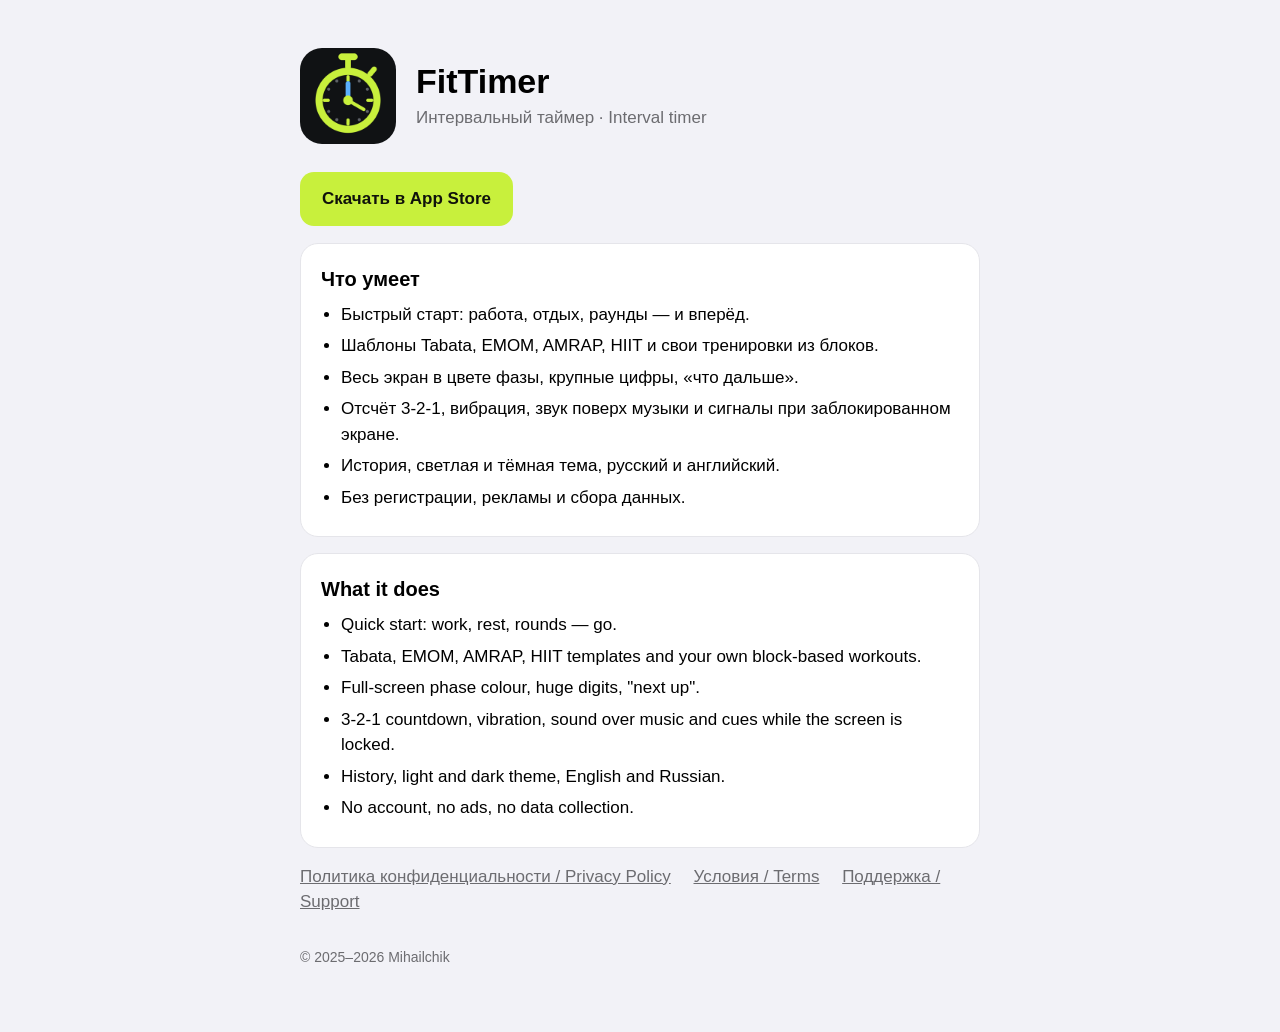
==== docs/index.html @ 5c9e4d06 "FitTimer 2.0: background cues, iPad and store readiness - Cues when the screen is locked: interval c" ====
<!doctype html>
<html lang="ru">
<head>
  <meta charset="utf-8">
  <meta name="viewport" content="width=device-width, initial-scale=1">
  <title>FitTimer — интервальный таймер</title>
  <meta name="description" content="FitTimer — простой и точный таймер для интервальных тренировок: Tabata, HIIT, EMOM, AMRAP и свои круговые тренировки.">
  <style>
    :root { --bg: #F2F2F7; --card: #FFFFFF; --tx: #000000; --mu: #6C6C70; --line: #E5E5EA; --accent: #C8F03C; --on-accent: #10120B; }
    @media (prefers-color-scheme: dark) {
      :root { --bg: #000000; --card: #1C1C1E; --tx: #FFFFFF; --mu: #98989F; --line: #38383A; }
    }
    * { box-sizing: border-box; }
    body { margin: 0; background: var(--bg); color: var(--tx); font: 17px/1.5 -apple-system, BlinkMacSystemFont, "SF Pro Text", "Helvetica Neue", sans-serif; }
    main { max-width: 720px; margin: 0 auto; padding: 48px 20px 64px; }
    header { display: flex; gap: 20px; align-items: center; margin-bottom: 28px; }
    header img { width: 96px; height: 96px; border-radius: 22px; }
    h1 { margin: 0; font-size: 34px; line-height: 1.15; }
    header p { margin: 4px 0 0; color: var(--mu); }
    .card { background: var(--card); border: 1px solid var(--line); border-radius: 18px; padding: 20px; margin: 16px 0; }
    ul { margin: 0; padding-left: 20px; }
    li { margin: 6px 0; }
    .button { display: inline-block; background: var(--accent); color: var(--on-accent); text-decoration: none; font-weight: 600; padding: 14px 22px; border-radius: 14px; }
    nav a { color: var(--mu); margin-right: 18px; }
    h2 { font-size: 20px; margin: 0 0 8px; }
    footer { color: var(--mu); font-size: 14px; margin-top: 32px; }
  </style>
</head>
<body>
<main>
  <header>
    <img src="app_icon.png" alt="Иконка FitTimer">
    <div>
      <h1>FitTimer</h1>
      <p>Интервальный таймер · Interval timer</p>
    </div>
  </header>

  <p><a class="button" href="https://apps.apple.com/app/id6755115543">Скачать в App Store</a></p>

  <section class="card">
    <h2>Что умеет</h2>
    <ul>
      <li>Быстрый старт: работа, отдых, раунды — и вперёд.</li>
      <li>Шаблоны Tabata, EMOM, AMRAP, HIIT и свои тренировки из блоков.</li>
      <li>Весь экран в цвете фазы, крупные цифры, «что дальше».</li>
      <li>Отсчёт 3‑2‑1, вибрация, звук поверх музыки и сигналы при заблокированном экране.</li>
      <li>История, светлая и тёмная тема, русский и английский.</li>
      <li>Без регистрации, рекламы и сбора данных.</li>
    </ul>
  </section>

  <section class="card">
    <h2>What it does</h2>
    <ul>
      <li>Quick start: work, rest, rounds — go.</li>
      <li>Tabata, EMOM, AMRAP, HIIT templates and your own block-based workouts.</li>
      <li>Full-screen phase colour, huge digits, "next up".</li>
      <li>3‑2‑1 countdown, vibration, sound over music and cues while the screen is locked.</li>
      <li>History, light and dark theme, English and Russian.</li>
      <li>No account, no ads, no data collection.</li>
    </ul>
  </section>

  <nav>
    <a href="legal/PRIVACY_POLICY.html">Политика конфиденциальности / Privacy Policy</a>
    <a href="legal/TERMS_OF_USE.html">Условия / Terms</a>
    <a href="https://github.com/Mihailchik/flutter_timer_Test/issues">Поддержка / Support</a>
  </nav>

  <footer>© 2025–2026 Mihailchik</footer>
</main>
</body>
</html>
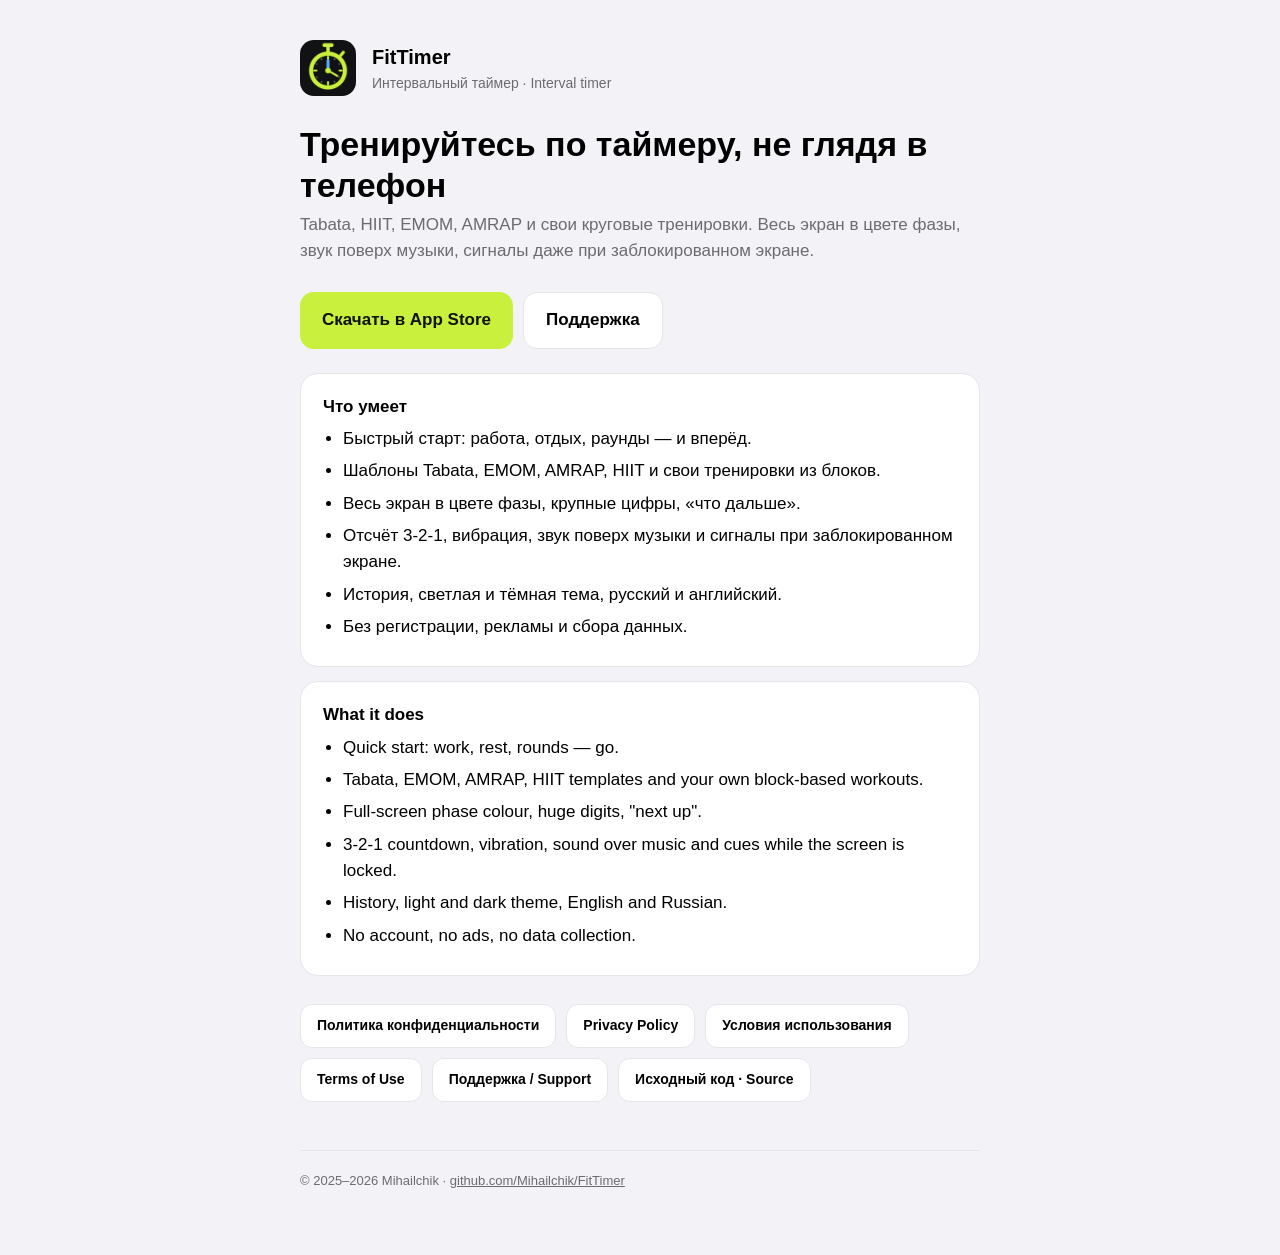
==== commit ab5e9d59: "Add proper hand-styled Privacy/Terms/Support pages for GitHub Pages Disable Jekyll (.nojekyll) and r" ====
--- a/docs/index.html
+++ b/docs/index.html
@@ -5,38 +5,26 @@
   <meta name="viewport" content="width=device-width, initial-scale=1">
   <title>FitTimer — интервальный таймер</title>
   <meta name="description" content="FitTimer — простой и точный таймер для интервальных тренировок: Tabata, HIIT, EMOM, AMRAP и свои круговые тренировки.">
-  <style>
-    :root { --bg: #F2F2F7; --card: #FFFFFF; --tx: #000000; --mu: #6C6C70; --line: #E5E5EA; --accent: #C8F03C; --on-accent: #10120B; }
-    @media (prefers-color-scheme: dark) {
-      :root { --bg: #000000; --card: #1C1C1E; --tx: #FFFFFF; --mu: #98989F; --line: #38383A; }
-    }
-    * { box-sizing: border-box; }
-    body { margin: 0; background: var(--bg); color: var(--tx); font: 17px/1.5 -apple-system, BlinkMacSystemFont, "SF Pro Text", "Helvetica Neue", sans-serif; }
-    main { max-width: 720px; margin: 0 auto; padding: 48px 20px 64px; }
-    header { display: flex; gap: 20px; align-items: center; margin-bottom: 28px; }
-    header img { width: 96px; height: 96px; border-radius: 22px; }
-    h1 { margin: 0; font-size: 34px; line-height: 1.15; }
-    header p { margin: 4px 0 0; color: var(--mu); }
-    .card { background: var(--card); border: 1px solid var(--line); border-radius: 18px; padding: 20px; margin: 16px 0; }
-    ul { margin: 0; padding-left: 20px; }
-    li { margin: 6px 0; }
-    .button { display: inline-block; background: var(--accent); color: var(--on-accent); text-decoration: none; font-weight: 600; padding: 14px 22px; border-radius: 14px; }
-    nav a { color: var(--mu); margin-right: 18px; }
-    h2 { font-size: 20px; margin: 0 0 8px; }
-    footer { color: var(--mu); font-size: 14px; margin-top: 32px; }
-  </style>
+  <link rel="icon" href="app_icon.png">
+  <link rel="stylesheet" href="assets/site.css">
 </head>
 <body>
 <main>
-  <header>
+  <header class="top">
     <img src="app_icon.png" alt="Иконка FitTimer">
     <div>
-      <h1>FitTimer</h1>
-      <p>Интервальный таймер · Interval timer</p>
+      <div class="name">FitTimer</div>
+      <div class="updated" style="margin:0">Интервальный таймер · Interval timer</div>
     </div>
   </header>
 
-  <p><a class="button" href="https://apps.apple.com/app/id6755115543">Скачать в App Store</a></p>
+  <h1 class="hero" style="margin-top:28px">Тренируйтесь по таймеру, не глядя в телефон</h1>
+  <p class="lede">Tabata, HIIT, EMOM, AMRAP и свои круговые тренировки. Весь экран в цвете фазы, звук поверх музыки, сигналы даже при заблокированном экране.</p>
+
+  <div class="actions">
+    <a class="button" href="https://apps.apple.com/app/id6755115543">Скачать в App Store</a>
+    <a class="button secondary" href="support.html">Поддержка</a>
+  </div>
 
   <section class="card">
     <h2>Что умеет</h2>
@@ -62,13 +50,19 @@
     </ul>
   </section>
 
-  <nav>
-    <a href="legal/PRIVACY_POLICY.html">Политика конфиденциальности / Privacy Policy</a>
-    <a href="legal/TERMS_OF_USE.html">Условия / Terms</a>
-    <a href="https://github.com/Mihailchik/flutter_timer_Test/issues">Поддержка / Support</a>
+  <nav class="pillnav">
+    <a href="legal/privacy.html">Политика конфиденциальности</a>
+    <a href="legal/privacy.html#en">Privacy Policy</a>
+    <a href="legal/terms.html">Условия использования</a>
+    <a href="legal/terms.html#en">Terms of Use</a>
+    <a href="support.html">Поддержка / Support</a>
+    <a href="https://github.com/Mihailchik/FitTimer">Исходный код · Source</a>
   </nav>
 
-  <footer>© 2025–2026 Mihailchik</footer>
+  <footer>
+    © 2025–2026 Mihailchik ·
+    <a href="https://github.com/Mihailchik/FitTimer">github.com/Mihailchik/FitTimer</a>
+  </footer>
 </main>
 </body>
 </html>
--- a/docs/assets/site.css
+++ b/docs/assets/site.css
@@ -0,0 +1,86 @@
+:root {
+  --bg: #F2F2F7;
+  --card: #FFFFFF;
+  --tx: #000000;
+  --mu: #6C6C70;
+  --line: #E5E5EA;
+  --accent: #C8F03C;
+  --on-accent: #10120B;
+  --danger: #D70015;
+}
+@media (prefers-color-scheme: dark) {
+  :root {
+    --bg: #000000;
+    --card: #1C1C1E;
+    --tx: #FFFFFF;
+    --mu: #98989F;
+    --line: #38383A;
+    --danger: #FF6961;
+  }
+}
+* { box-sizing: border-box; }
+html { -webkit-text-size-adjust: 100%; }
+body {
+  margin: 0;
+  background: var(--bg);
+  color: var(--tx);
+  font: 17px/1.55 -apple-system, BlinkMacSystemFont, "SF Pro Text", "Helvetica Neue", sans-serif;
+}
+main { max-width: 720px; margin: 0 auto; padding: 40px 20px 64px; }
+a { color: var(--tx); }
+header.top { display: flex; gap: 16px; align-items: center; margin-bottom: 8px; }
+header.top img { width: 56px; height: 56px; border-radius: 14px; flex-shrink: 0; }
+header.top a.home-link { display: flex; gap: 16px; align-items: center; text-decoration: none; color: inherit; }
+header.top .name { font-weight: 700; font-size: 20px; }
+nav.crumb { margin: 20px 0 32px; font-size: 14px; color: var(--mu); }
+nav.crumb a { color: var(--mu); text-decoration: none; }
+nav.crumb a:hover { text-decoration: underline; }
+h1 { margin: 0 0 6px; font-size: 30px; line-height: 1.2; }
+h1.hero { font-size: 34px; }
+.updated { color: var(--mu); font-size: 14px; margin: 0 0 28px; }
+.lede { color: var(--mu); margin: 0 0 28px; }
+.card {
+  background: var(--card);
+  border: 1px solid var(--line);
+  border-radius: 18px;
+  padding: 20px 22px;
+  margin: 14px 0;
+}
+.card h2 { font-size: 17px; margin: 0 0 6px; }
+.card p { margin: 0; color: var(--tx); }
+.card p + p { margin-top: 6px; }
+ul { margin: 0; padding-left: 20px; }
+li { margin: 6px 0; }
+.button {
+  display: inline-flex;
+  align-items: center;
+  gap: 8px;
+  background: var(--accent);
+  color: var(--on-accent);
+  text-decoration: none;
+  font-weight: 700;
+  padding: 14px 22px;
+  border-radius: 14px;
+}
+.button.secondary {
+  background: var(--card);
+  color: var(--tx);
+  border: 1px solid var(--line);
+}
+.actions { display: flex; flex-wrap: wrap; gap: 10px; margin: 24px 0; }
+.pillnav { display: flex; flex-wrap: wrap; gap: 10px; margin: 28px 0; }
+.pillnav a {
+  text-decoration: none;
+  color: var(--tx);
+  background: var(--card);
+  border: 1px solid var(--line);
+  padding: 10px 16px;
+  border-radius: 12px;
+  font-size: 14px;
+  font-weight: 600;
+}
+section.lang { margin-top: 40px; }
+section.lang > h2.flag { font-size: 13px; letter-spacing: .04em; text-transform: uppercase; color: var(--mu); margin: 0 0 16px; border-top: 1px solid var(--line); padding-top: 32px; }
+section.lang:first-of-type > h2.flag { border-top: none; padding-top: 0; }
+footer { color: var(--mu); font-size: 13px; margin-top: 48px; padding-top: 20px; border-top: 1px solid var(--line); }
+footer a { color: var(--mu); }
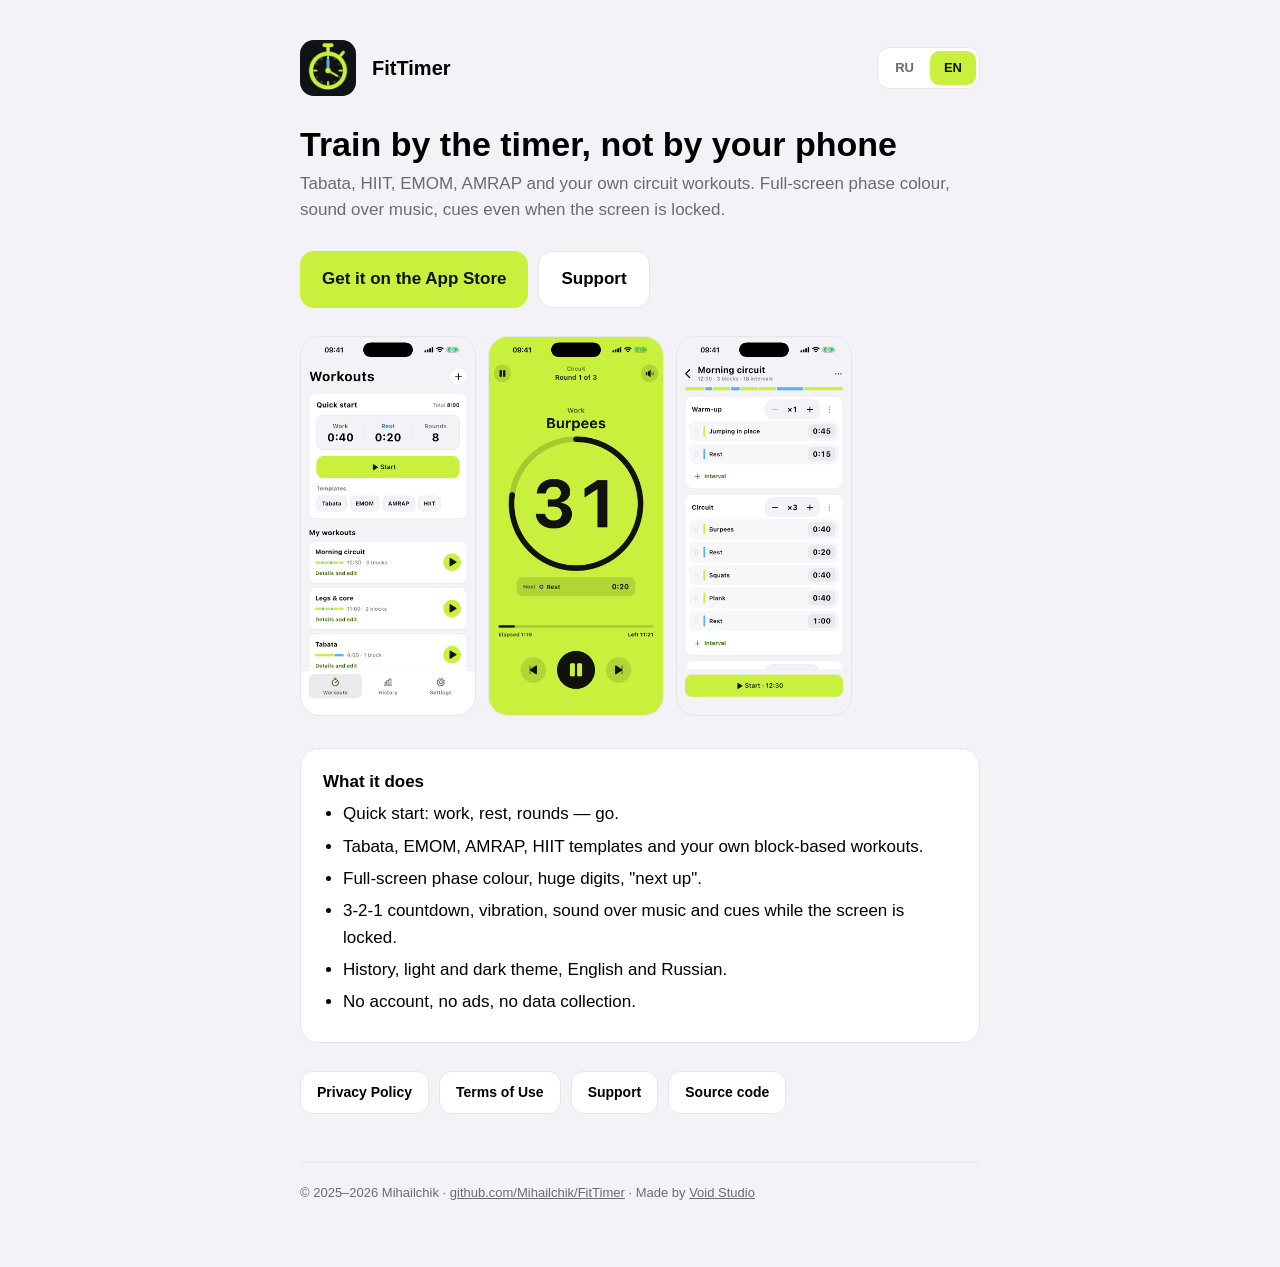
==== commit 6cf0b4e5: "Redesign public site: real RU/EN language switch, homepage screenshots, Void Studio credit Replace t" ====
--- a/docs/index.html
+++ b/docs/index.html
@@ -11,58 +11,90 @@
 <body>
 <main>
   <header class="top">
-    <img src="app_icon.png" alt="Иконка FitTimer">
-    <div>
+    <a class="home-link" href="index.html">
+      <img src="app_icon.png" alt="Иконка FitTimer">
       <div class="name">FitTimer</div>
-      <div class="updated" style="margin:0">Интервальный таймер · Interval timer</div>
+    </a>
+    <div class="langswitch" role="group" aria-label="Language / Язык">
+      <button type="button" data-setlang="ru" aria-pressed="true">RU</button>
+      <button type="button" data-setlang="en" aria-pressed="false">EN</button>
     </div>
   </header>
 
-  <h1 class="hero" style="margin-top:28px">Тренируйтесь по таймеру, не глядя в телефон</h1>
-  <p class="lede">Tabata, HIIT, EMOM, AMRAP и свои круговые тренировки. Весь экран в цвете фазы, звук поверх музыки, сигналы даже при заблокированном экране.</p>
+  <div data-lang-ru>
+    <h1 class="hero" style="margin-top:28px">Тренируйтесь по таймеру, не глядя в телефон</h1>
+    <p class="lede">Tabata, HIIT, EMOM, AMRAP и свои круговые тренировки. Весь экран в цвете фазы, звук поверх музыки, сигналы даже при заблокированном экране.</p>
 
-  <div class="actions">
-    <a class="button" href="https://apps.apple.com/app/id6755115543">Скачать в App Store</a>
-    <a class="button secondary" href="support.html">Поддержка</a>
+    <div class="actions">
+      <a class="button" href="https://apps.apple.com/app/id6755115543">Скачать в App Store</a>
+      <a class="button secondary" href="support.html">Поддержка</a>
+    </div>
+
+    <div class="shots">
+      <img src="store/screenshots/iphone_6.9/ru/ru_iphone_01_home.png" alt="Главный экран FitTimer" loading="lazy">
+      <img src="store/screenshots/iphone_6.9/ru/ru_iphone_02_run_work.png" alt="Экран тренировки FitTimer" loading="lazy">
+      <img src="store/screenshots/iphone_6.9/ru/ru_iphone_04_editor.png" alt="Редактор тренировки FitTimer" loading="lazy">
+    </div>
+
+    <section class="card">
+      <h2>Что умеет</h2>
+      <ul>
+        <li>Быстрый старт: работа, отдых, раунды — и вперёд.</li>
+        <li>Шаблоны Tabata, EMOM, AMRAP, HIIT и свои тренировки из блоков.</li>
+        <li>Весь экран в цвете фазы, крупные цифры, «что дальше».</li>
+        <li>Отсчёт 3‑2‑1, вибрация, звук поверх музыки и сигналы при заблокированном экране.</li>
+        <li>История, светлая и тёмная тема, русский и английский.</li>
+        <li>Без регистрации, рекламы и сбора данных.</li>
+      </ul>
+    </section>
+
+    <nav class="pillnav">
+      <a href="legal/privacy.html">Политика конфиденциальности</a>
+      <a href="legal/terms.html">Условия использования</a>
+      <a href="support.html">Поддержка</a>
+      <a href="https://github.com/Mihailchik/FitTimer">Исходный код</a>
+    </nav>
   </div>
 
-  <section class="card">
-    <h2>Что умеет</h2>
-    <ul>
-      <li>Быстрый старт: работа, отдых, раунды — и вперёд.</li>
-      <li>Шаблоны Tabata, EMOM, AMRAP, HIIT и свои тренировки из блоков.</li>
-      <li>Весь экран в цвете фазы, крупные цифры, «что дальше».</li>
-      <li>Отсчёт 3‑2‑1, вибрация, звук поверх музыки и сигналы при заблокированном экране.</li>
-      <li>История, светлая и тёмная тема, русский и английский.</li>
-      <li>Без регистрации, рекламы и сбора данных.</li>
-    </ul>
-  </section>
+  <div data-lang-en>
+    <h1 class="hero" style="margin-top:28px">Train by the timer, not by your phone</h1>
+    <p class="lede">Tabata, HIIT, EMOM, AMRAP and your own circuit workouts. Full-screen phase colour, sound over music, cues even when the screen is locked.</p>
 
-  <section class="card">
-    <h2>What it does</h2>
-    <ul>
-      <li>Quick start: work, rest, rounds — go.</li>
-      <li>Tabata, EMOM, AMRAP, HIIT templates and your own block-based workouts.</li>
-      <li>Full-screen phase colour, huge digits, "next up".</li>
-      <li>3‑2‑1 countdown, vibration, sound over music and cues while the screen is locked.</li>
-      <li>History, light and dark theme, English and Russian.</li>
-      <li>No account, no ads, no data collection.</li>
-    </ul>
-  </section>
+    <div class="actions">
+      <a class="button" href="https://apps.apple.com/app/id6755115543">Get it on the App Store</a>
+      <a class="button secondary" href="support.html#en">Support</a>
+    </div>
 
-  <nav class="pillnav">
-    <a href="legal/privacy.html">Политика конфиденциальности</a>
-    <a href="legal/privacy.html#en">Privacy Policy</a>
-    <a href="legal/terms.html">Условия использования</a>
-    <a href="legal/terms.html#en">Terms of Use</a>
-    <a href="support.html">Поддержка / Support</a>
-    <a href="https://github.com/Mihailchik/FitTimer">Исходный код · Source</a>
-  </nav>
+    <div class="shots">
+      <img src="store/screenshots/iphone_6.9/en/en_iphone_01_home.png" alt="FitTimer home screen" loading="lazy">
+      <img src="store/screenshots/iphone_6.9/en/en_iphone_02_run_work.png" alt="FitTimer workout screen" loading="lazy">
+      <img src="store/screenshots/iphone_6.9/en/en_iphone_04_editor.png" alt="FitTimer workout editor" loading="lazy">
+    </div>
+
+    <section class="card">
+      <h2>What it does</h2>
+      <ul>
+        <li>Quick start: work, rest, rounds — go.</li>
+        <li>Tabata, EMOM, AMRAP, HIIT templates and your own block-based workouts.</li>
+        <li>Full-screen phase colour, huge digits, "next up".</li>
+        <li>3‑2‑1 countdown, vibration, sound over music and cues while the screen is locked.</li>
+        <li>History, light and dark theme, English and Russian.</li>
+        <li>No account, no ads, no data collection.</li>
+      </ul>
+    </section>
+
+    <nav class="pillnav">
+      <a href="legal/privacy.html#en">Privacy Policy</a>
+      <a href="legal/terms.html#en">Terms of Use</a>
+      <a href="support.html#en">Support</a>
+      <a href="https://github.com/Mihailchik/FitTimer">Source code</a>
+    </nav>
+  </div>
 
   <footer>
-    © 2025–2026 Mihailchik ·
-    <a href="https://github.com/Mihailchik/FitTimer">github.com/Mihailchik/FitTimer</a>
+    © 2025–2026 Mihailchik · <a href="https://github.com/Mihailchik/FitTimer">github.com/Mihailchik/FitTimer</a> · Made by <a href="https://voidstudio.top">Void Studio</a>
   </footer>
 </main>
+<script src="assets/site.js"></script>
 </body>
 </html>
--- a/docs/assets/site.css
+++ b/docs/assets/site.css
@@ -28,10 +28,24 @@
 }
 main { max-width: 720px; margin: 0 auto; padding: 40px 20px 64px; }
 a { color: var(--tx); }
-header.top { display: flex; gap: 16px; align-items: center; margin-bottom: 8px; }
+header.top { display: flex; gap: 16px; align-items: center; justify-content: space-between; margin-bottom: 8px; }
 header.top img { width: 56px; height: 56px; border-radius: 14px; flex-shrink: 0; }
 header.top a.home-link { display: flex; gap: 16px; align-items: center; text-decoration: none; color: inherit; }
 header.top .name { font-weight: 700; font-size: 20px; }
+
+/* Language switch */
+[data-lang-en] { display: none; }
+.langswitch { display: inline-flex; gap: 2px; background: var(--card); border: 1px solid var(--line); border-radius: 12px; padding: 3px; flex-shrink: 0; }
+.langswitch button {
+  border: 0; background: transparent; color: var(--mu);
+  font: inherit; font-weight: 700; font-size: 13px;
+  padding: 7px 14px; border-radius: 9px; cursor: pointer; -webkit-appearance: none;
+}
+.langswitch button[aria-pressed="true"] { background: var(--accent); color: var(--on-accent); }
+
+.shots { display: flex; gap: 12px; overflow-x: auto; margin: 28px 0; padding-bottom: 4px; -webkit-overflow-scrolling: touch; scrollbar-width: none; }
+.shots::-webkit-scrollbar { display: none; }
+.shots img { height: 380px; width: auto; border-radius: 20px; border: 1px solid var(--line); flex-shrink: 0; }
 nav.crumb { margin: 20px 0 32px; font-size: 14px; color: var(--mu); }
 nav.crumb a { color: var(--mu); text-decoration: none; }
 nav.crumb a:hover { text-decoration: underline; }
@@ -79,8 +93,5 @@
   font-size: 14px;
   font-weight: 600;
 }
-section.lang { margin-top: 40px; }
-section.lang > h2.flag { font-size: 13px; letter-spacing: .04em; text-transform: uppercase; color: var(--mu); margin: 0 0 16px; border-top: 1px solid var(--line); padding-top: 32px; }
-section.lang:first-of-type > h2.flag { border-top: none; padding-top: 0; }
 footer { color: var(--mu); font-size: 13px; margin-top: 48px; padding-top: 20px; border-top: 1px solid var(--line); }
 footer a { color: var(--mu); }
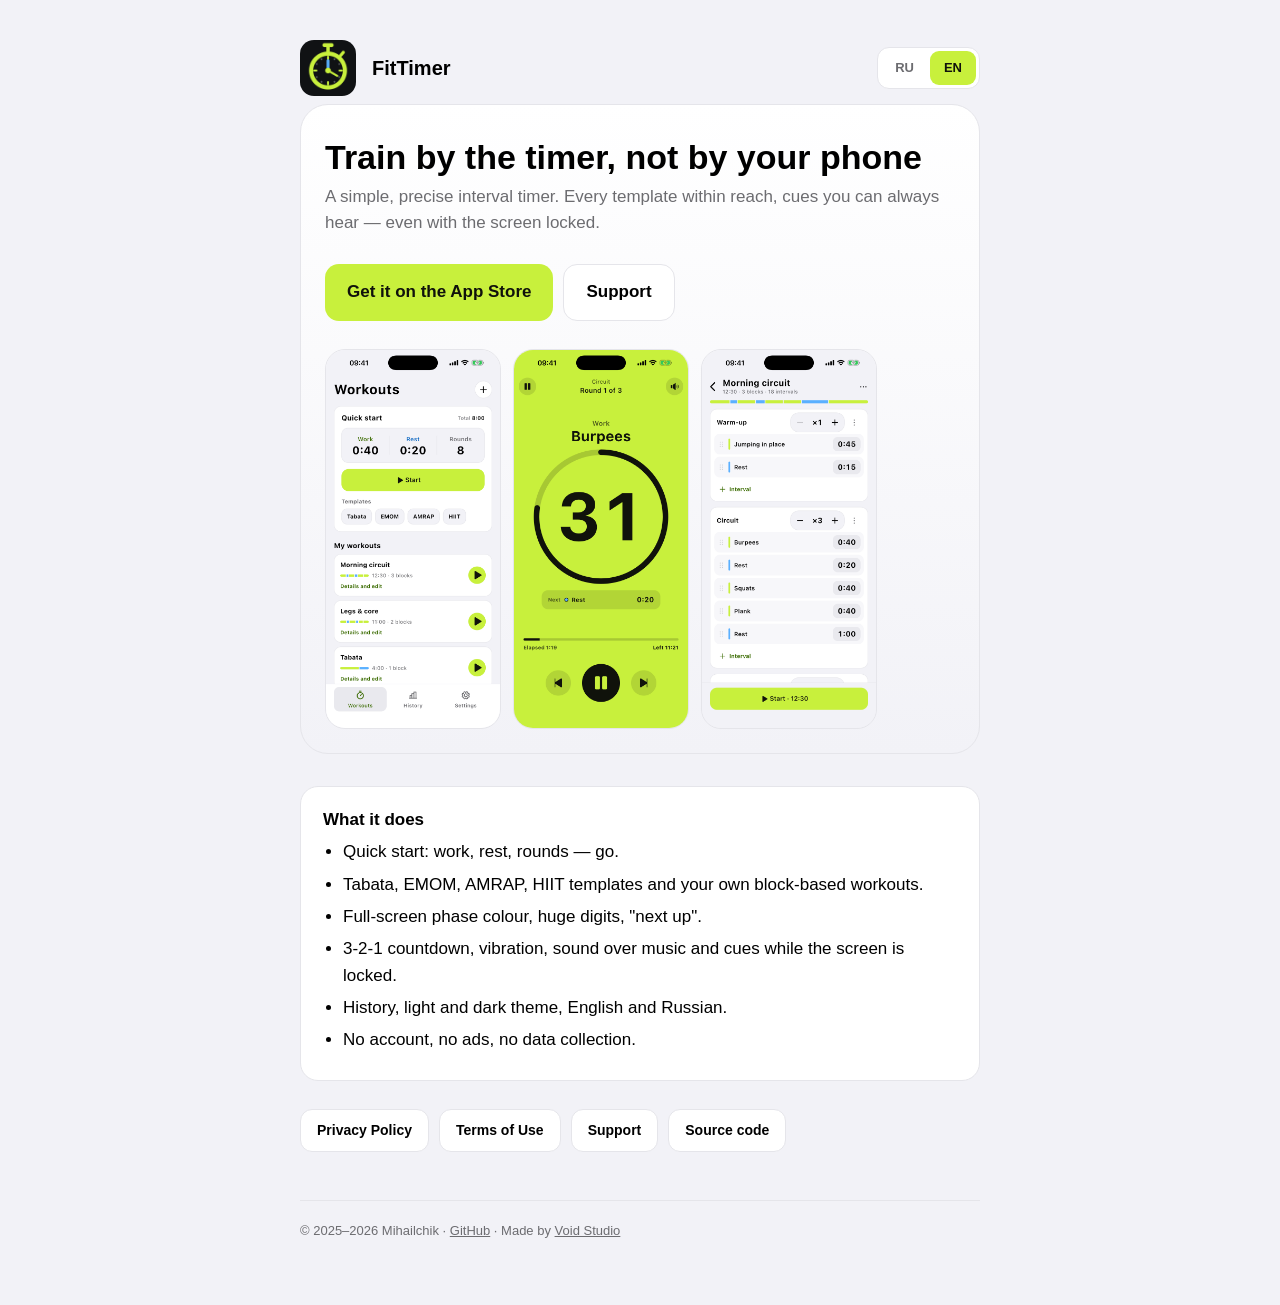
==== commit 54b33cea: "Polish homepage: hero panel around screenshots, new tagline, shorter footer link The old lede text j" ====
--- a/docs/index.html
+++ b/docs/index.html
@@ -22,19 +22,21 @@
   </header>
 
   <div data-lang-ru>
-    <h1 class="hero" style="margin-top:28px">Тренируйтесь по таймеру, не глядя в телефон</h1>
-    <p class="lede">Tabata, HIIT, EMOM, AMRAP и свои круговые тренировки. Весь экран в цвете фазы, звук поверх музыки, сигналы даже при заблокированном экране.</p>
+    <section class="hero-panel">
+      <h1 class="hero">Тренируйтесь по таймеру, не глядя в телефон</h1>
+      <p class="lede">Простой и точный таймер для интервальных тренировок. Все шаблоны под рукой, сигналы слышно всегда — даже с заблокированным экраном.</p>
 
-    <div class="actions">
-      <a class="button" href="https://apps.apple.com/app/id6755115543">Скачать в App Store</a>
-      <a class="button secondary" href="support.html">Поддержка</a>
-    </div>
+      <div class="actions">
+        <a class="button" href="https://apps.apple.com/app/id6755115543">Скачать в App Store</a>
+        <a class="button secondary" href="support.html">Поддержка</a>
+      </div>
 
-    <div class="shots">
-      <img src="store/screenshots/iphone_6.9/ru/ru_iphone_01_home.png" alt="Главный экран FitTimer" loading="lazy">
-      <img src="store/screenshots/iphone_6.9/ru/ru_iphone_02_run_work.png" alt="Экран тренировки FitTimer" loading="lazy">
-      <img src="store/screenshots/iphone_6.9/ru/ru_iphone_04_editor.png" alt="Редактор тренировки FitTimer" loading="lazy">
-    </div>
+      <div class="shots">
+        <img src="store/screenshots/iphone_6.9/ru/ru_iphone_01_home.png" alt="Главный экран FitTimer" loading="lazy">
+        <img src="store/screenshots/iphone_6.9/ru/ru_iphone_02_run_work.png" alt="Экран тренировки FitTimer" loading="lazy">
+        <img src="store/screenshots/iphone_6.9/ru/ru_iphone_04_editor.png" alt="Редактор тренировки FitTimer" loading="lazy">
+      </div>
+    </section>
 
     <section class="card">
       <h2>Что умеет</h2>
@@ -57,19 +59,21 @@
   </div>
 
   <div data-lang-en>
-    <h1 class="hero" style="margin-top:28px">Train by the timer, not by your phone</h1>
-    <p class="lede">Tabata, HIIT, EMOM, AMRAP and your own circuit workouts. Full-screen phase colour, sound over music, cues even when the screen is locked.</p>
+    <section class="hero-panel">
+      <h1 class="hero">Train by the timer, not by your phone</h1>
+      <p class="lede">A simple, precise interval timer. Every template within reach, cues you can always hear — even with the screen locked.</p>
 
-    <div class="actions">
-      <a class="button" href="https://apps.apple.com/app/id6755115543">Get it on the App Store</a>
-      <a class="button secondary" href="support.html#en">Support</a>
-    </div>
+      <div class="actions">
+        <a class="button" href="https://apps.apple.com/app/id6755115543">Get it on the App Store</a>
+        <a class="button secondary" href="support.html#en">Support</a>
+      </div>
 
-    <div class="shots">
-      <img src="store/screenshots/iphone_6.9/en/en_iphone_01_home.png" alt="FitTimer home screen" loading="lazy">
-      <img src="store/screenshots/iphone_6.9/en/en_iphone_02_run_work.png" alt="FitTimer workout screen" loading="lazy">
-      <img src="store/screenshots/iphone_6.9/en/en_iphone_04_editor.png" alt="FitTimer workout editor" loading="lazy">
-    </div>
+      <div class="shots">
+        <img src="store/screenshots/iphone_6.9/en/en_iphone_01_home.png" alt="FitTimer home screen" loading="lazy">
+        <img src="store/screenshots/iphone_6.9/en/en_iphone_02_run_work.png" alt="FitTimer workout screen" loading="lazy">
+        <img src="store/screenshots/iphone_6.9/en/en_iphone_04_editor.png" alt="FitTimer workout editor" loading="lazy">
+      </div>
+    </section>
 
     <section class="card">
       <h2>What it does</h2>
@@ -92,7 +96,7 @@
   </div>
 
   <footer>
-    © 2025–2026 Mihailchik · <a href="https://github.com/Mihailchik/FitTimer">github.com/Mihailchik/FitTimer</a> · Made by <a href="https://voidstudio.top">Void Studio</a>
+    © 2025–2026 Mihailchik · <a href="https://github.com/Mihailchik/FitTimer">GitHub</a> · Made by <a href="https://voidstudio.top">Void Studio</a>
   </footer>
 </main>
 <script src="assets/site.js"></script>
--- a/docs/assets/site.css
+++ b/docs/assets/site.css
@@ -43,9 +43,19 @@
 }
 .langswitch button[aria-pressed="true"] { background: var(--accent); color: var(--on-accent); }
 
-.shots { display: flex; gap: 12px; overflow-x: auto; margin: 28px 0; padding-bottom: 4px; -webkit-overflow-scrolling: touch; scrollbar-width: none; }
+.shots { display: flex; gap: 12px; overflow-x: auto; margin: 28px 0 4px; padding-bottom: 4px; -webkit-overflow-scrolling: touch; scrollbar-width: none; }
 .shots::-webkit-scrollbar { display: none; }
 .shots img { height: 380px; width: auto; border-radius: 20px; border: 1px solid var(--line); flex-shrink: 0; }
+
+.hero-panel {
+  background: linear-gradient(180deg, var(--card) 0%, var(--bg) 100%);
+  border: 1px solid var(--line);
+  border-radius: 28px;
+  padding: 32px 24px 20px;
+  margin: 8px 0 32px;
+}
+.hero-panel .hero { margin-top: 0; }
+.hero-panel .shots { margin-bottom: 0; }
 nav.crumb { margin: 20px 0 32px; font-size: 14px; color: var(--mu); }
 nav.crumb a { color: var(--mu); text-decoration: none; }
 nav.crumb a:hover { text-decoration: underline; }
